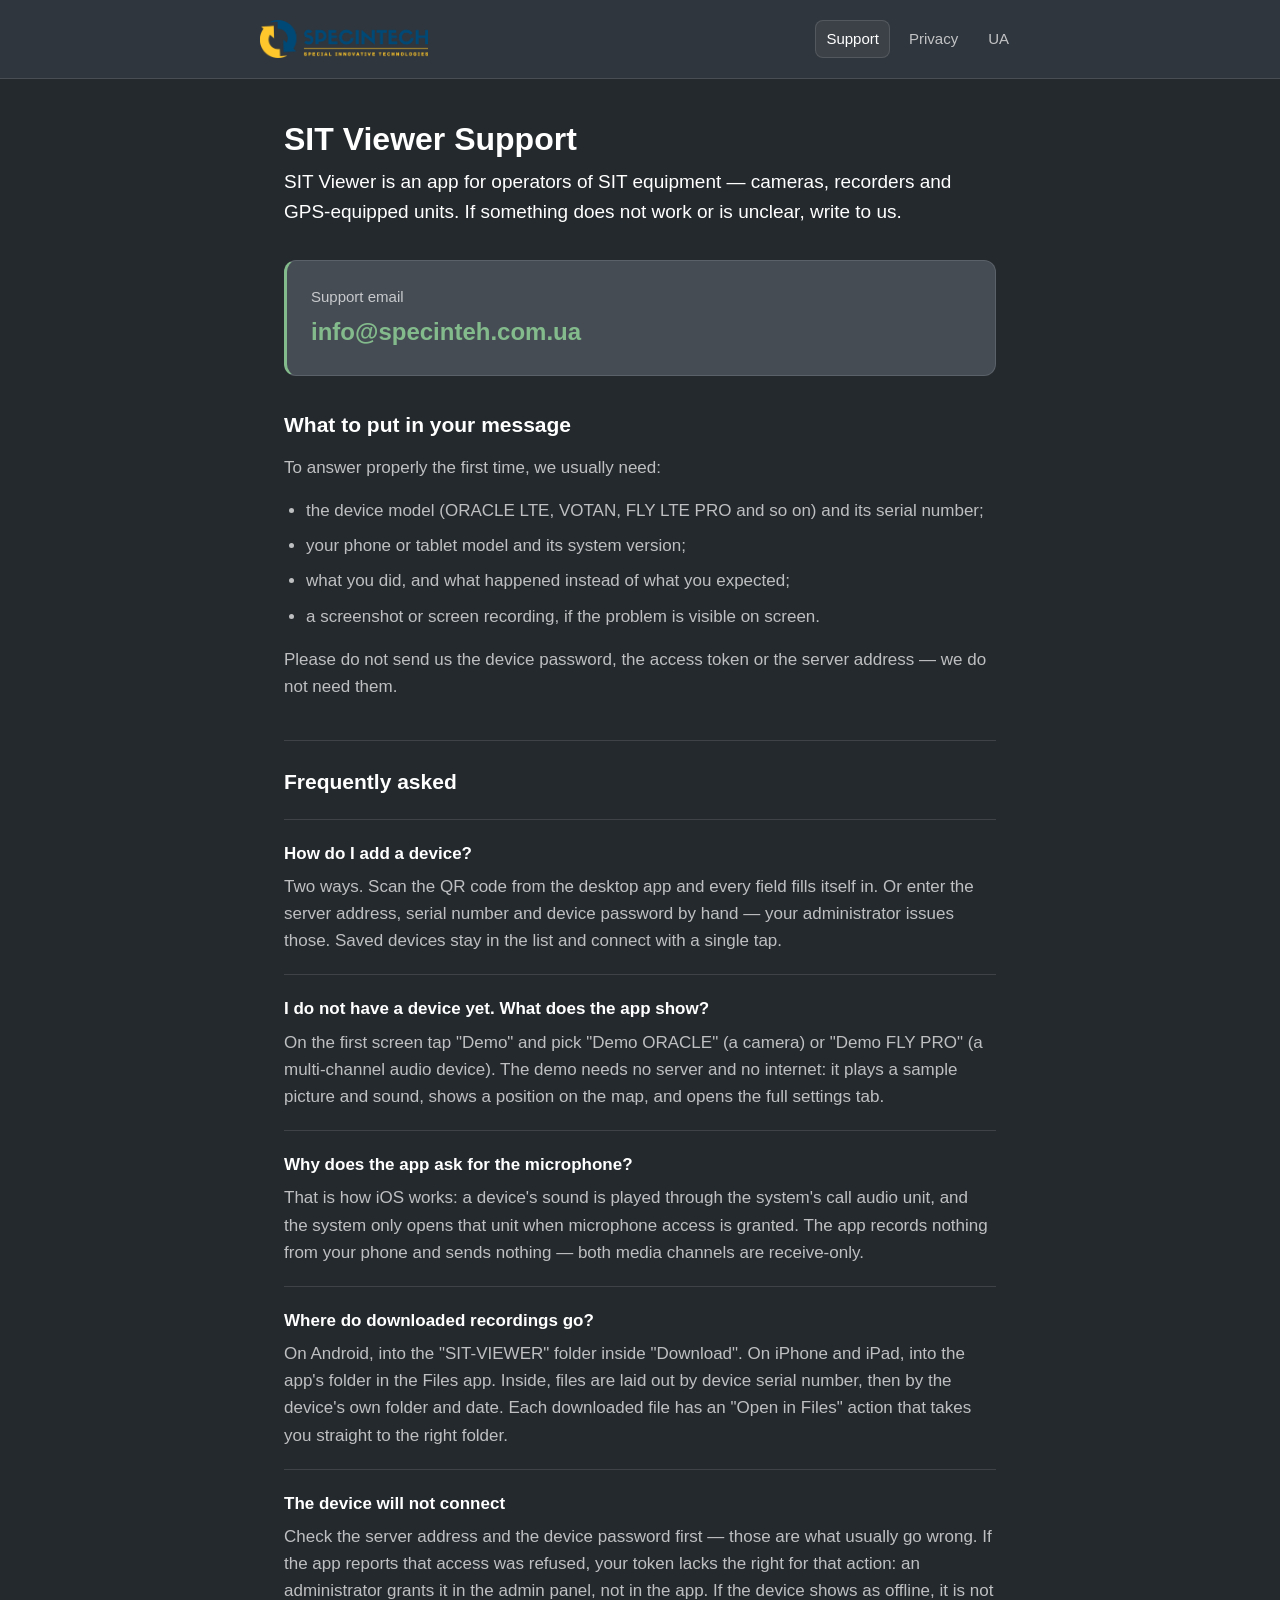
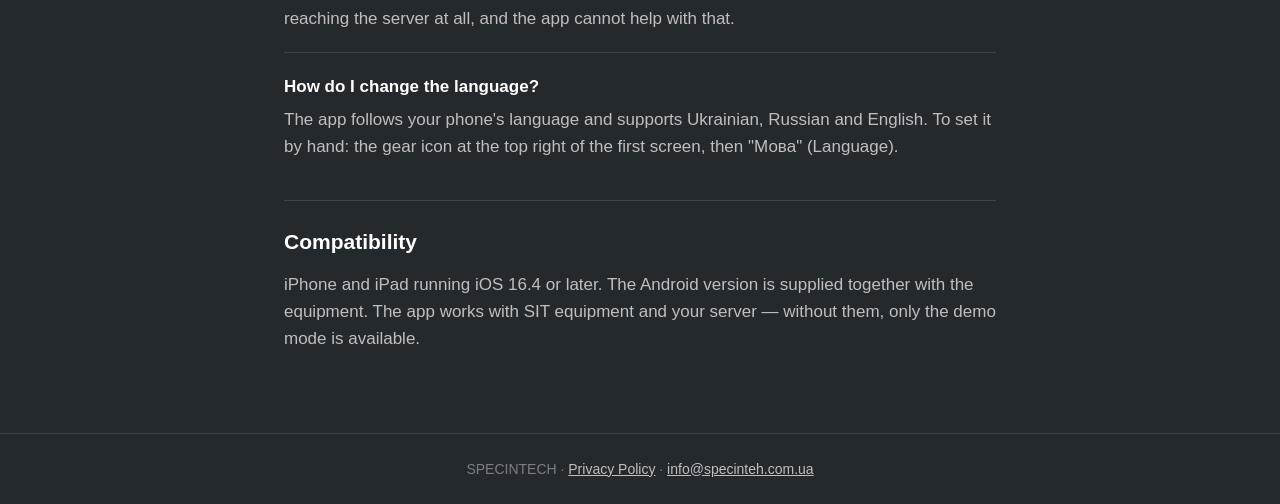
==== en/index.html @ 4feceb18 "Add the support and privacy pages the App Store submission needs" ====
<!DOCTYPE html>
<html lang="en">
<head>
<meta charset="utf-8">
<meta name="viewport" content="width=device-width, initial-scale=1">
<title>SIT Viewer Support</title>
<meta name="description" content="Support for SIT Viewer — the app for operators of SIT equipment.">
<link rel="icon" href="../assets/favicon.png">
<link rel="stylesheet" href="../assets/style.css">
</head>
<body>

<header>
  <div class="bar">
    <img src="../assets/logo.png" alt="SPECINTECH">
    <nav>
      <a href="index.html" aria-current="page">Support</a>
      <a href="privacy.html">Privacy</a>
      <a href="../index.html" hreflang="uk">UA</a>
    </nav>
  </div>
</header>

<main>
  <h1>SIT Viewer Support</h1>
  <p class="lead">SIT Viewer is an app for operators of SIT equipment — cameras, recorders and
  GPS-equipped units. If something does not work or is unclear, write to us.</p>

  <div class="contact">
    <p>Support email</p>
    <a href="mailto:info@specinteh.com.ua">info@specinteh.com.ua</a>
  </div>

  <h2>What to put in your message</h2>
  <p>To answer properly the first time, we usually need:</p>
  <ul>
    <li>the device model (ORACLE LTE, VOTAN, FLY LTE PRO and so on) and its serial number;</li>
    <li>your phone or tablet model and its system version;</li>
    <li>what you did, and what happened instead of what you expected;</li>
    <li>a screenshot or screen recording, if the problem is visible on screen.</li>
  </ul>
  <p>Please do not send us the device password, the access token or the server address — we do not
  need them.</p>

  <h2>Frequently asked</h2>

  <div class="faq">
    <h3>How do I add a device?</h3>
    <p>Two ways. Scan the QR code from the desktop app and every field fills itself in. Or enter the
    server address, serial number and device password by hand — your administrator issues those.
    Saved devices stay in the list and connect with a single tap.</p>
  </div>

  <div class="faq">
    <h3>I do not have a device yet. What does the app show?</h3>
    <p>On the first screen tap "Demo" and pick "Demo ORACLE" (a camera) or "Demo FLY PRO" (a
    multi-channel audio device). The demo needs no server and no internet: it plays a sample picture
    and sound, shows a position on the map, and opens the full settings tab.</p>
  </div>

  <div class="faq">
    <h3>Why does the app ask for the microphone?</h3>
    <p>That is how iOS works: a device's sound is played through the system's call audio unit, and
    the system only opens that unit when microphone access is granted. The app records nothing from
    your phone and sends nothing — both media channels are receive-only.</p>
  </div>

  <div class="faq">
    <h3>Where do downloaded recordings go?</h3>
    <p>On Android, into the "SIT-VIEWER" folder inside "Download". On iPhone and iPad, into the app's
    folder in the Files app. Inside, files are laid out by device serial number, then by the device's
    own folder and date. Each downloaded file has an "Open in Files" action that takes you straight
    to the right folder.</p>
  </div>

  <div class="faq">
    <h3>The device will not connect</h3>
    <p>Check the server address and the device password first — those are what usually go wrong. If
    the app reports that access was refused, your token lacks the right for that action: an
    administrator grants it in the admin panel, not in the app. If the device shows as offline, it is
    not reaching the server at all, and the app cannot help with that.</p>
  </div>

  <div class="faq">
    <h3>How do I change the language?</h3>
    <p>The app follows your phone's language and supports Ukrainian, Russian and English. To set it
    by hand: the gear icon at the top right of the first screen, then "Мова" (Language).</p>
  </div>

  <h2>Compatibility</h2>
  <p>iPhone and iPad running iOS 16.4 or later. The Android version is supplied together with the
  equipment. The app works with SIT equipment and your server — without them, only the demo mode is
  available.</p>
</main>

<footer>
  <p>SPECINTECH · <a href="privacy.html">Privacy Policy</a> ·
  <a href="mailto:info@specinteh.com.ua">info@specinteh.com.ua</a></p>
</footer>

</body>
</html>
---- assets/style.css ----
/* Colours are the app's own tokens (mobile/theme/tokens.ts) so the site and the app read as one product. */
:root {
  --bg: rgb(36, 41, 46);
  --paper: rgb(69, 76, 84);
  --navbar: rgb(48, 54, 61);
  --primary: #cacee2;
  --accent: #84bb8c;
  --text: #ffffff;
  --muted: rgba(255, 255, 255, 0.7);
  --border: rgba(255, 255, 255, 0.12);
}

* { box-sizing: border-box; }

body {
  margin: 0;
  padding: 0;
  background: var(--bg);
  color: var(--text);
  font-family: -apple-system, BlinkMacSystemFont, "Segoe UI", Roboto, "Helvetica Neue", Arial, sans-serif;
  font-size: 17px;
  line-height: 1.6;
  -webkit-text-size-adjust: 100%;
}

header {
  background: var(--navbar);
  border-bottom: 1px solid var(--border);
  padding: 20px 24px;
}

.bar {
  max-width: 760px;
  margin: 0 auto;
  display: flex;
  align-items: center;
  justify-content: space-between;
  gap: 16px;
  flex-wrap: wrap;
}

.bar img { height: 38px; width: auto; }

nav { display: flex; gap: 8px; align-items: center; }

nav a {
  color: var(--muted);
  text-decoration: none;
  font-size: 15px;
  padding: 6px 10px;
  border-radius: 8px;
  border: 1px solid transparent;
}

nav a:hover { color: var(--text); border-color: var(--border); }
nav a[aria-current="page"] { color: var(--text); border-color: var(--border); background: rgba(255, 255, 255, 0.06); }

main {
  max-width: 760px;
  margin: 0 auto;
  padding: 40px 24px 64px;
}

h1 {
  font-size: 32px;
  line-height: 1.25;
  margin: 0 0 8px;
}

h2 {
  font-size: 21px;
  margin: 40px 0 12px;
  padding-top: 24px;
  border-top: 1px solid var(--border);
}

h2:first-of-type { border-top: none; padding-top: 0; margin-top: 32px; }

h3 { font-size: 17px; margin: 24px 0 6px; }

p, li { color: var(--muted); }
p { margin: 0 0 16px; }

.lead { font-size: 19px; color: var(--text); margin-bottom: 32px; }
.date { font-size: 15px; color: rgba(255, 255, 255, 0.4); margin: 0 0 32px; }

a { color: var(--accent); }

ul { padding-left: 22px; margin: 0 0 16px; }
li { margin-bottom: 8px; }

/* The one thing a support page exists for: the address, impossible to miss. */
.contact {
  background: var(--paper);
  border: 1px solid var(--border);
  border-left: 3px solid var(--accent);
  border-radius: 12px;
  padding: 24px;
  margin: 32px 0;
}

.contact p { margin: 0 0 4px; color: var(--muted); font-size: 15px; }

.contact a {
  font-size: 24px;
  font-weight: 600;
  color: var(--accent);
  text-decoration: none;
  word-break: break-all;
}

.contact a:hover { text-decoration: underline; }

.faq { border-top: 1px solid var(--border); padding-top: 20px; margin-top: 20px; }
.faq:first-of-type { border-top: none; }
.faq h3 { color: var(--text); margin-top: 0; }
.faq p:last-child { margin-bottom: 0; }

footer {
  border-top: 1px solid var(--border);
  padding: 24px;
  text-align: center;
}

footer p { max-width: 760px; margin: 0 auto; font-size: 14px; color: rgba(255, 255, 255, 0.4); }
footer a { color: var(--muted); }

@media (max-width: 520px) {
  body { font-size: 16px; }
  h1 { font-size: 26px; }
  main { padding: 28px 20px 48px; }
  .contact a { font-size: 19px; }
}
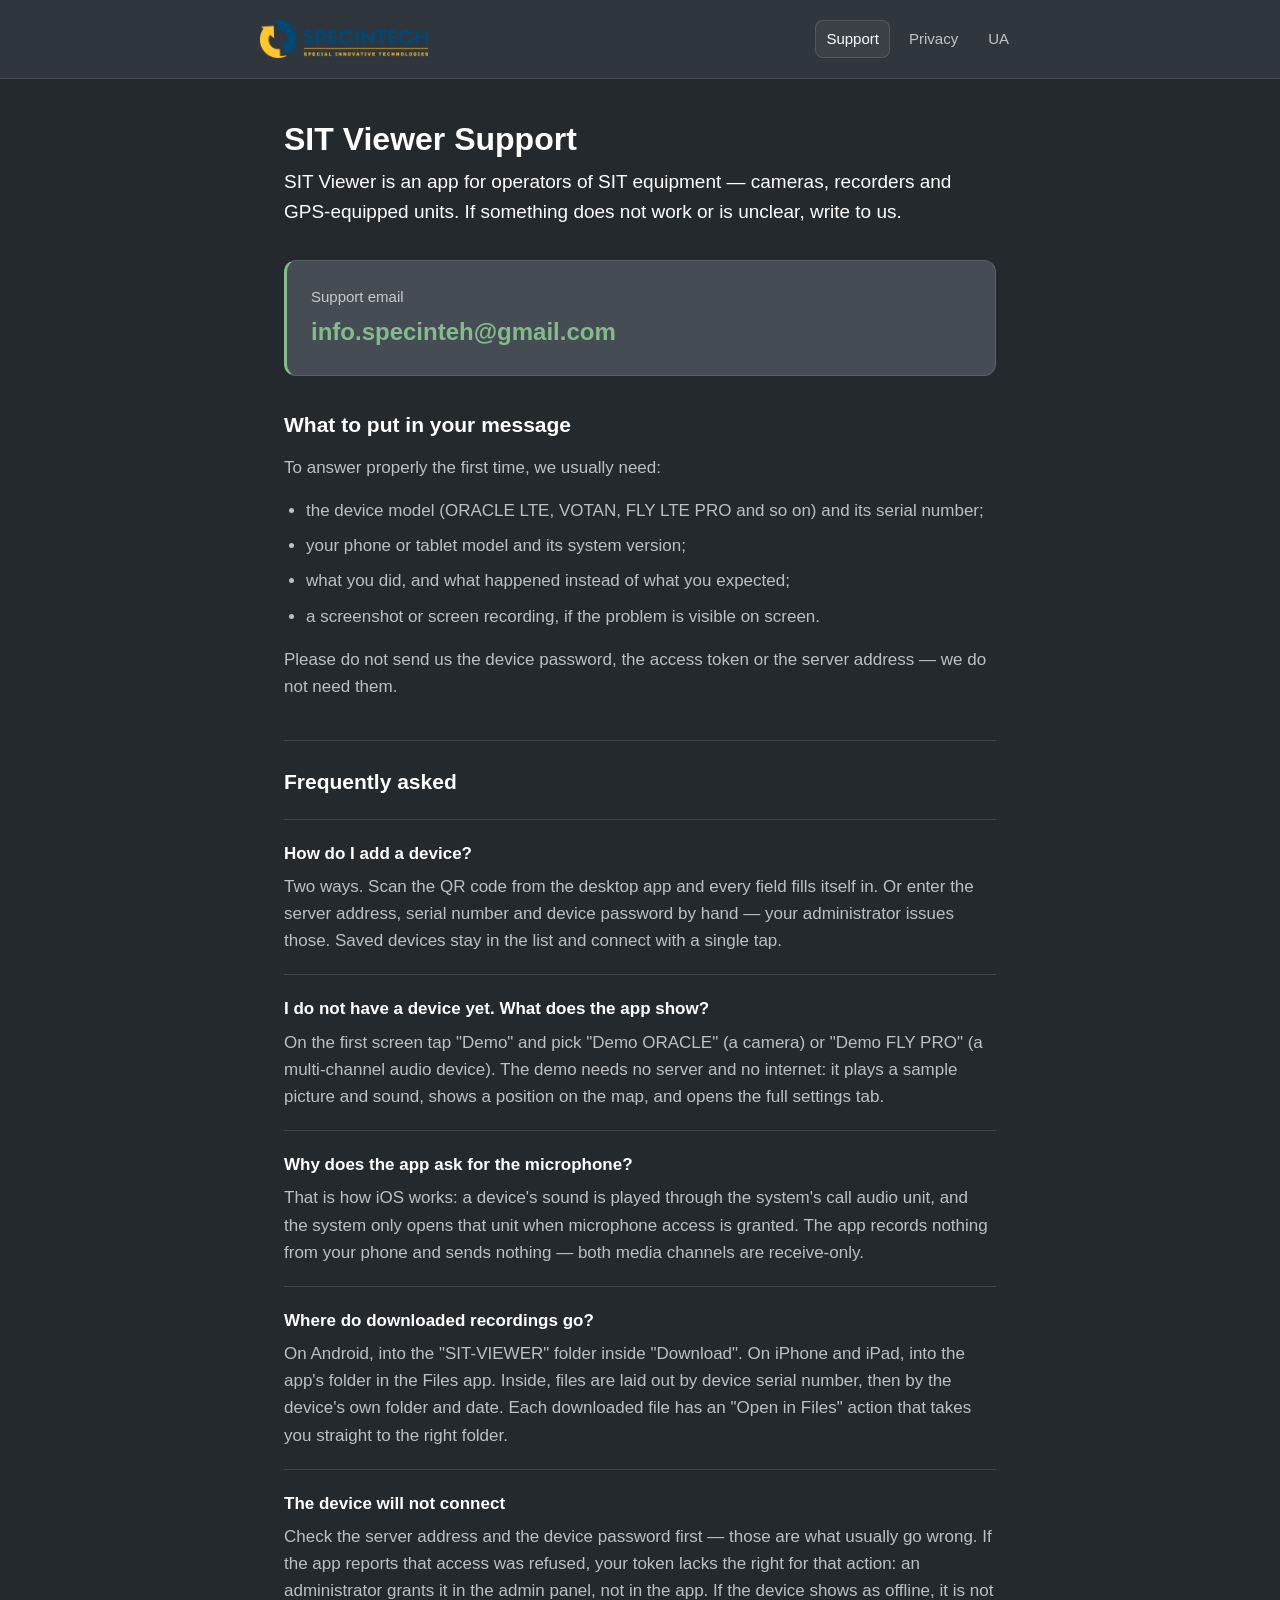
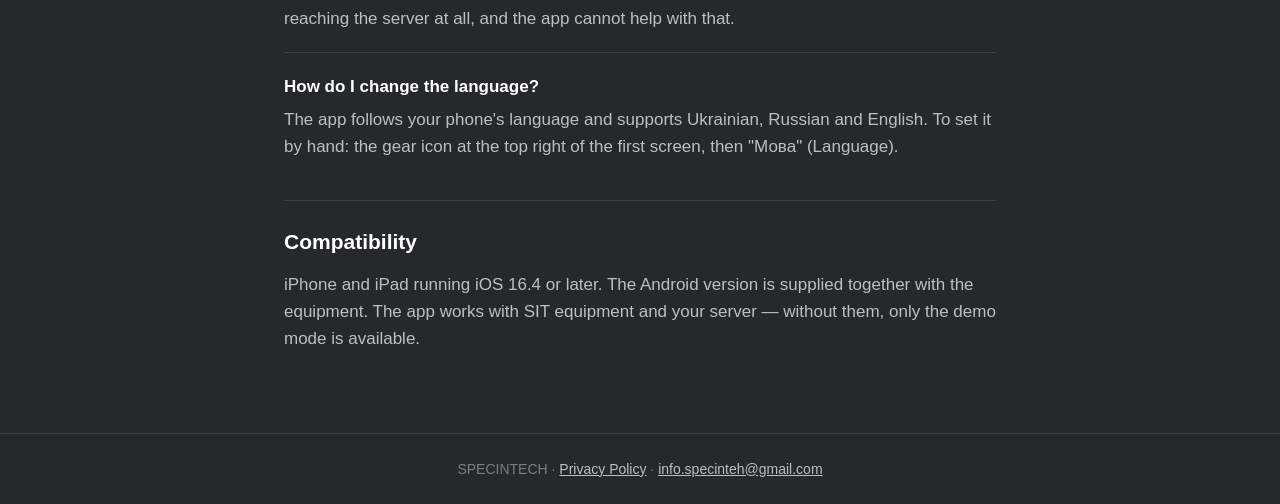
==== commit b012d0ff: "Correct the support address to the mailbox that is actually monitored" ====
--- a/en/index.html
+++ b/en/index.html
@@ -28,7 +28,7 @@
 
   <div class="contact">
     <p>Support email</p>
-    <a href="mailto:info@specinteh.com.ua">info@specinteh.com.ua</a>
+    <a href="mailto:info.specinteh@gmail.com">info.specinteh@gmail.com</a>
   </div>
 
   <h2>What to put in your message</h2>
@@ -95,7 +95,7 @@
 
 <footer>
   <p>SPECINTECH · <a href="privacy.html">Privacy Policy</a> ·
-  <a href="mailto:info@specinteh.com.ua">info@specinteh.com.ua</a></p>
+  <a href="mailto:info.specinteh@gmail.com">info.specinteh@gmail.com</a></p>
 </footer>
 
 </body>
